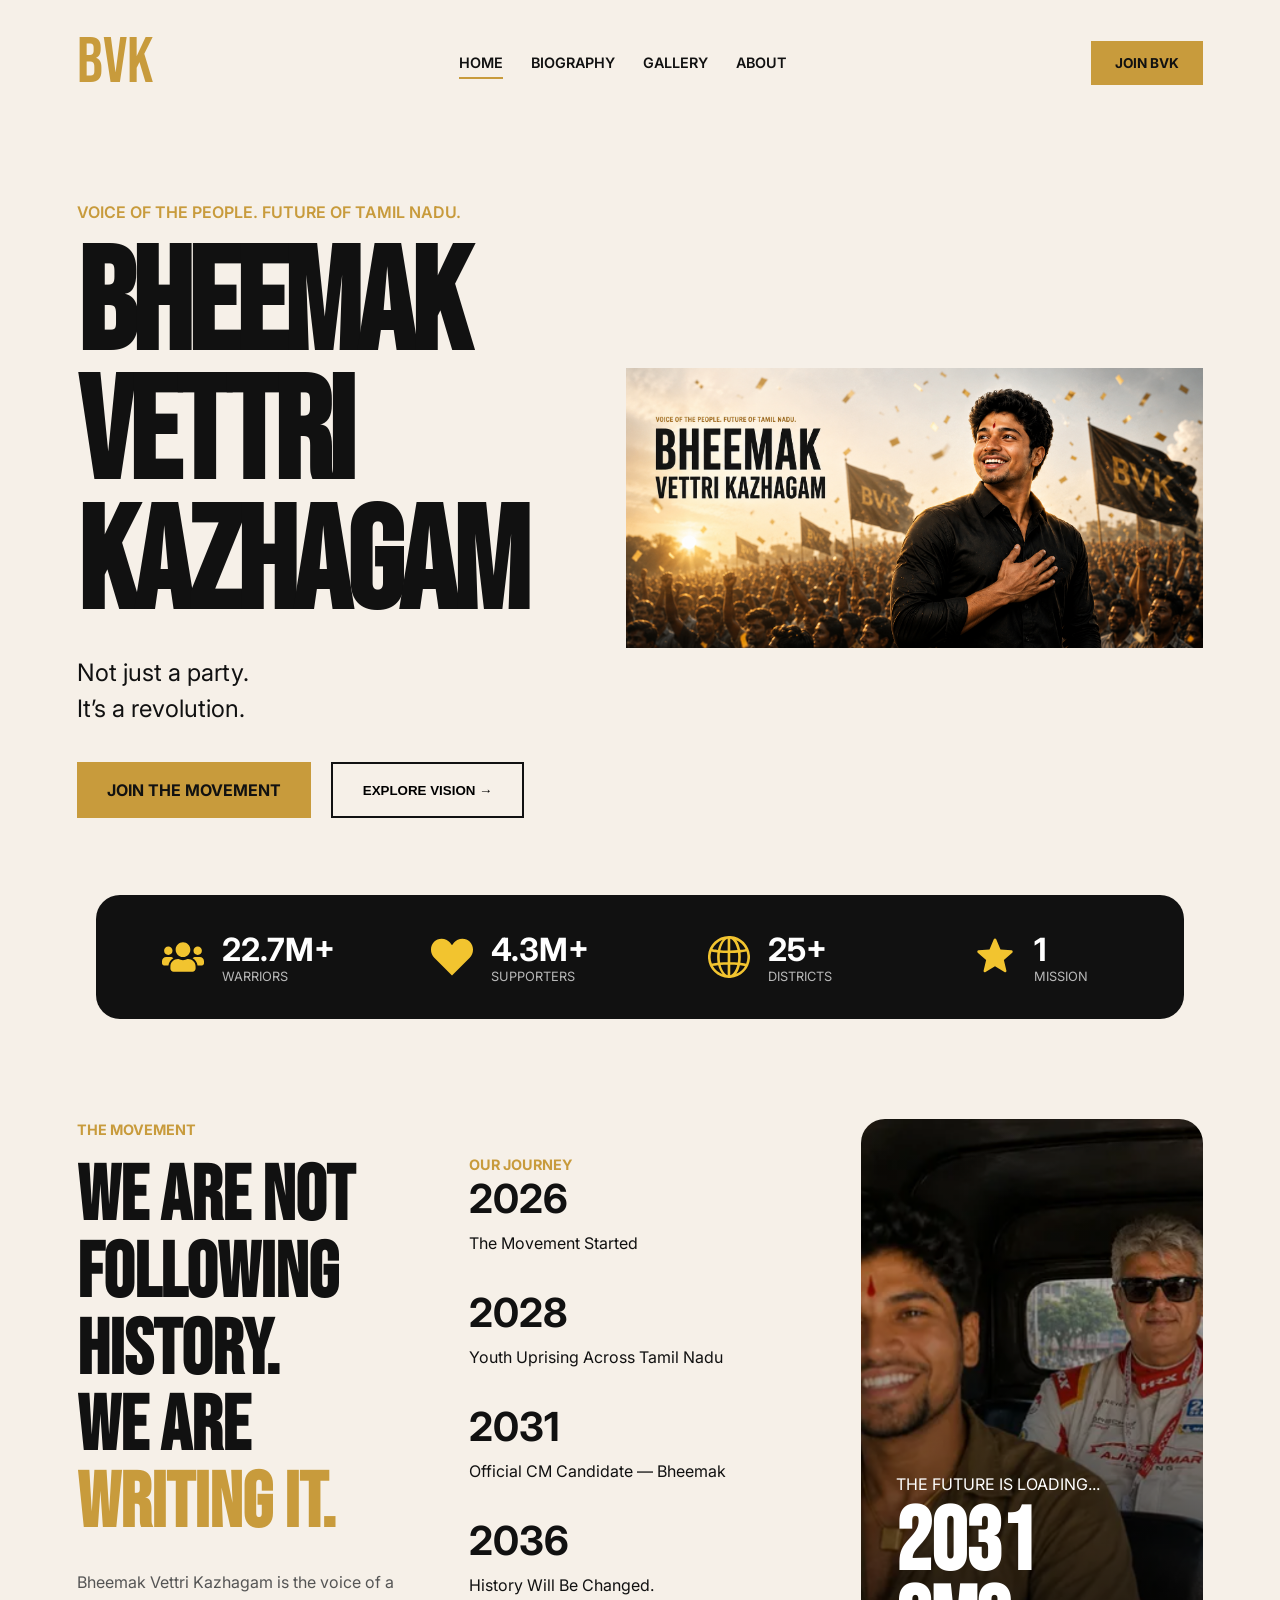
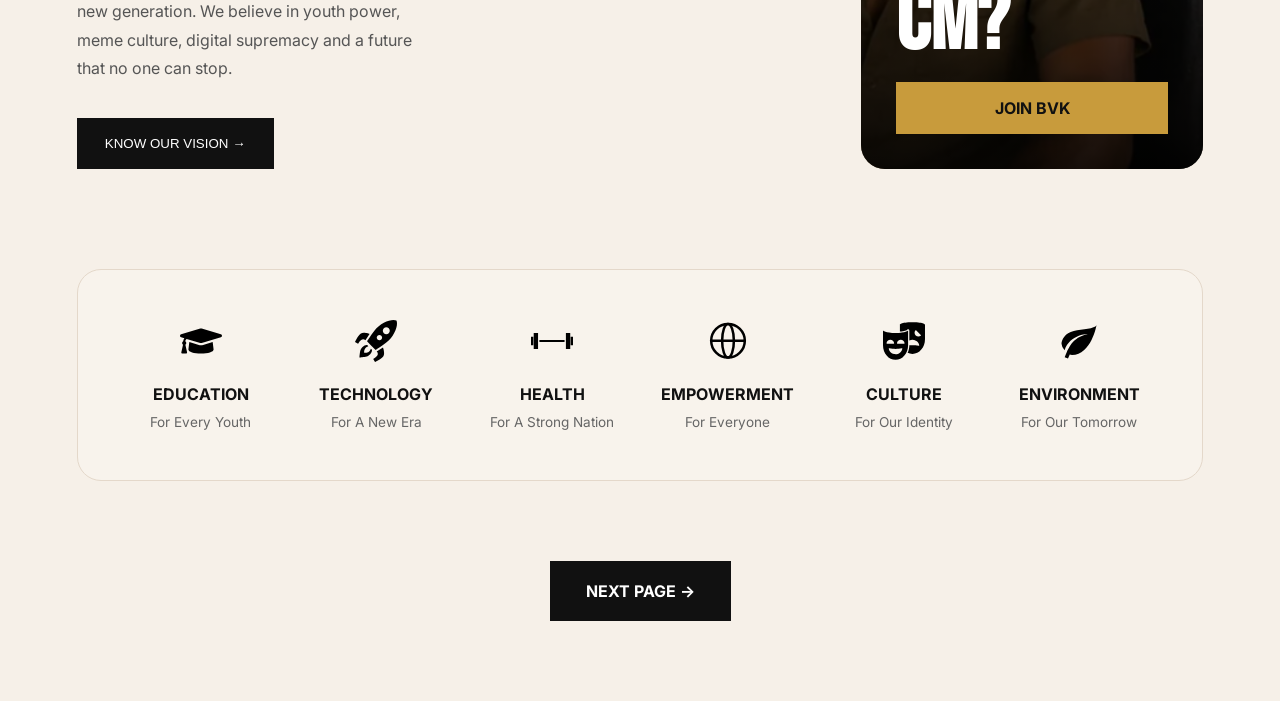
==== index.html @ 9dc0dda9 "Add files via upload" ====
<!-- =========================
FILE: index.html
========================= -->

<!DOCTYPE html>
<html lang="en">

<head>

  <meta charset="UTF-8" />
  <meta name="viewport" content="width=device-width, initial-scale=1.0"/>

  <title>BVK - Bheemak Vettri Kazhagam</title>

  <!-- GOOGLE FONTS -->
  <link rel="preconnect" href="https://fonts.googleapis.com">
  <link rel="preconnect" href="https://fonts.gstatic.com" crossorigin>

  <link href="https://fonts.googleapis.com/css2?family=Bebas+Neue&family=Inter:wght@300;400;500;600;700&display=swap" rel="stylesheet">

  <!-- CSS -->
  <link rel="stylesheet" href="home.css">

</head>

<body>



  <!-- ================= NAVBAR ================= -->

  <header class="navbar">

    <div class="logo">
      BVK
    </div>


    <nav class="nav-links">

      <a href="index.html" class="active">HOME</a>

      <a href="biography.html">BIOGRAPHY</a>

      <a href="gallery.html">GALLERY</a>

      <a href="about.html">ABOUT</a>

    </nav>


    <a href="join.html" class="join-btn">
      JOIN BVK
    </a>

  </header>





  <!-- ================= HERO ================= -->

  <section class="hero">


    <!-- LEFT -->

    <div class="hero-left">

      <span class="mini-text">
        VOICE OF THE PEOPLE. FUTURE OF TAMIL NADU.
      </span>


      <h1>
        BHEEMAK <br>
        VETTRI KAZHAGAM
      </h1>


      <p>
        Not just a party. <br>
        It’s a revolution.
      </p>


      <div class="hero-buttons">

        <a href="join.html" class="primary-btn">
          JOIN THE MOVEMENT
        </a>


        <button class="secondary-btn">
          EXPLORE VISION →
        </button>

      </div>

    </div>





    <!-- RIGHT -->

    <div class="hero-right">

      <img src="Assets/Images/bvkbanner hollowboat.png" alt="BVK Banner">

    </div>

  </section>





  <!-- ================= STATS CARD ================= -->

  <section class="stats-card">



    <div class="stat-item">

      <img src="Assets/Svg/users.svg">

      <div>

        <h2>22.7M+</h2>

        <p>WARRIORS</p>

      </div>

    </div>



    <div class="divider"></div>



    <div class="stat-item">

      <img src="Assets/Svg/heart.svg">

      <div>

        <h2>4.3M+</h2>

        <p>SUPPORTERS</p>

      </div>

    </div>



    <div class="divider"></div>



    <div class="stat-item">

      <img src="Assets/Svg/globe2.svg">

      <div>

        <h2>25+</h2>

        <p>DISTRICTS</p>

      </div>

    </div>



    <div class="divider"></div>



    <div class="stat-item">

      <img src="Assets/Svg/star.svg">

      <div>

        <h2>1</h2>

        <p>MISSION</p>

      </div>

    </div>


  </section>






  <!-- ================= MOVEMENT SECTION ================= -->

  <section class="movement-section">



    <!-- LEFT -->

    <div class="movement-left">

      <span class="section-tag">
        THE MOVEMENT
      </span>


      <h2>
        WE ARE NOT FOLLOWING HISTORY. <br>
        WE ARE <span>WRITING IT.</span>
      </h2>


      <p>
        Bheemak Vettri Kazhagam is the voice of a new generation.
        We believe in youth power, meme culture, digital supremacy
        and a future that no one can stop.
      </p>


      <button class="black-btn">
        KNOW OUR VISION →
      </button>

    </div>





    <!-- CENTER -->

    <div class="timeline">

      <span class="section-tag">
        OUR JOURNEY
      </span>


      <div class="timeline-item">

        <h3>2026</h3>

        <p>The Movement Started</p>

      </div>


      <div class="timeline-item">

        <h3>2028</h3>

        <p>Youth Uprising Across Tamil Nadu</p>

      </div>


      <div class="timeline-item">

        <h3>2031</h3>

        <p>Official CM Candidate — Bheemak</p>

      </div>


      <div class="timeline-item">

        <h3>2036</h3>

        <p>History Will Be Changed.</p>

      </div>

    </div>





    <!-- RIGHT -->

    <div class="future-card">


      <img id="slideshow" src="Assets/Images/image1.png">


      <div class="future-overlay">

        <span>
          THE FUTURE IS LOADING...
        </span>


        <h2>
          2031 <br>
          CM?
        </h2>


        <a href="join.html" class="future-btn">
          JOIN BVK
        </a>

      </div>

    </div>

  </section>






  <!-- ================= PILLARS ================= -->

  <section class="pillars">



    <div class="pillar">

      <img src="Assets/Svg/graduationcap.svg">

      <h3>EDUCATION</h3>

      <p>For Every Youth</p>

    </div>




    <div class="pillar">

      <img src="Assets/Svg/rocket.svg">

      <h3>TECHNOLOGY</h3>

      <p>For A New Era</p>

    </div>




    <div class="pillar">

      <img src="Assets/Svg/dumbbell.svg">

      <h3>HEALTH</h3>

      <p>For A Strong Nation</p>

    </div>




    <div class="pillar">

      <img src="Assets/Svg/globe.svg">

      <h3>EMPOWERMENT</h3>

      <p>For Everyone</p>

    </div>




    <div class="pillar">

      <img src="Assets/Svg/theater.svg">

      <h3>CULTURE</h3>

      <p>For Our Identity</p>

    </div>




    <div class="pillar">

      <img src="Assets/Svg/leaf.svg">

      <h3>ENVIRONMENT</h3>

      <p>For Our Tomorrow</p>

    </div>


  </section>





  <!-- ================= NEXT PAGE ================= -->

  <section class="next-page">

    <a href="biography.html">
      NEXT PAGE →
    </a>

  </section>





  <!-- JS -->
  <script src="home.js"></script>

</body>

</html>
---- home.css ----
/* =========================
FILE: home.css
========================= */

*{
  margin:0;
  padding:0;
  box-sizing:border-box;
}

body{
  background:#f6f0e8;
  font-family:'Inter',sans-serif;
  color:#111;
  overflow-x:hidden;
}

:root{
  --gold:#c89b3c;
}



/* ================= NAVBAR ================= */

.navbar{

  width:100%;

  padding:24px 6vw;

  display:flex;
  justify-content:space-between;
  align-items:center;

  flex-wrap:wrap;
  gap:20px;

}

.logo{

  font-family:'Bebas Neue';
  font-size:4rem;

  color:var(--gold);

}

.nav-links{

  display:flex;
  gap:28px;

  flex-wrap:wrap;
  justify-content:center;

}

.nav-links a{

  text-decoration:none;
  color:#111;

  font-size:0.9rem;
  font-weight:600;

  position:relative;

}

.nav-links a.active::after{

  content:'';

  position:absolute;

  left:0;
  bottom:-8px;

  width:100%;
  height:2px;

  background:var(--gold);

}

.join-btn{

  text-decoration:none;

  background:var(--gold);
  color:#111;

  padding:14px 24px;

  font-size:0.85rem;
  font-weight:700;

}





/* ================= HERO ================= */

.hero{

  width:100%;

  min-height:90vh;

  padding:0 6vw 40px;

  display:flex;
  justify-content:space-between;
  align-items:center;

  gap:50px;

}

.hero-left{

  width:45%;

}

.mini-text{

  color:var(--gold);

  font-size:1rem;
  font-weight:600;

}

.hero-left h1{

  font-family:'Bebas Neue';

  font-size:9rem;
  line-height:0.9;

  letter-spacing:-4px;

  margin-top:20px;

}

.hero-left p{

  margin-top:25px;

  font-size:1.5rem;
  line-height:1.5;

}

.hero-buttons{

  display:flex;
  gap:20px;

  margin-top:35px;

  flex-wrap:wrap;

}

.primary-btn{

  text-decoration:none;

  background:var(--gold);
  color:#111;

  padding:18px 30px;

  font-weight:700;

}

.secondary-btn{

  background:transparent;

  border:2px solid #111;

  padding:18px 30px;

  font-weight:700;

  cursor:pointer;

}

.hero-right{

  width:52%;

}

.hero-right img{

  width:100%;
  height:auto;

  object-fit:cover;

}





/* ================= STATS ================= */

.stats-card{

  width:85%;

  margin:auto;
  margin-top:-40px;

  background:#111;
  color:white;

  border-radius:24px;

  padding:35px;

  display:grid;
  grid-template-columns:repeat(4,1fr);

  gap:25px;

  position:relative;
  z-index:10;

}

.stat-item{

  display:flex;
  align-items:center;
  justify-content:center;

  gap:18px;

}

.stat-item img{

  width:42px;

  filter:brightness(0) saturate(100%) invert(71%) sepia(43%) saturate(673%) hue-rotate(5deg);

}

.stat-item h2{

  font-size:2rem;

}

.stat-item p{

  font-size:0.8rem;
  opacity:0.7;

}

.divider{
  display:none;
}





/* ================= MOVEMENT ================= */

.movement-section{

  padding:100px 6vw;

  display:grid;
  grid-template-columns:1fr 1fr 1fr;

  gap:50px;

}

.section-tag{

  color:var(--gold);

  font-size:0.9rem;
  font-weight:700;

}

.movement-left h2{

  font-family:'Bebas Neue';

  font-size:4.8rem;
  line-height:1;

  margin-top:20px;

}

.movement-left h2 span{
  color:var(--gold);
}

.movement-left p{

  margin-top:25px;

  line-height:1.8;
  color:#555;

}

.black-btn{

  margin-top:35px;

  background:#111;
  color:white;

  border:none;

  padding:18px 28px;

  cursor:pointer;

}





/* ================= TIMELINE ================= */

.timeline{

  padding-top:35px;

}

.timeline-item{

  margin-bottom:35px;

}

.timeline-item h3{

  font-size:2.5rem;
  margin-bottom:10px;

}





/* ================= FUTURE CARD ================= */

.future-card{

  position:relative;

  overflow:hidden;

  border-radius:24px;

  min-height:500px;

}

.future-card img{

  width:100%;
  height:100%;

  object-fit:cover;

  transition:opacity 0.5s ease;

}

.future-overlay{

  position:absolute;
  inset:0;

  background:linear-gradient(to top, rgba(0,0,0,0.88), transparent);

  padding:35px;

  display:flex;
  flex-direction:column;
  justify-content:flex-end;

  color:white;

}

.future-overlay h2{

  font-family:'Bebas Neue';

  font-size:5.5rem;
  line-height:0.9;

  margin-top:10px;

}

.future-btn{

  text-decoration:none;

  margin-top:20px;

  background:var(--gold);
  color:#111;

  padding:16px;

  text-align:center;

  font-weight:700;

}





/* ================= PILLARS ================= */

.pillars{

  margin:0 6vw 80px;

  background:#f8f3ec;

  border:1px solid #e4d8ca;
  border-radius:24px;

  padding:50px;

  display:grid;
  grid-template-columns:repeat(6,1fr);

  gap:30px;

}

.pillar{

  text-align:center;

}

.pillar img{

  width:42px;

  margin-bottom:18px;

}

.pillar h3{

  font-size:1rem;

  margin-bottom:10px;

}

.pillar p{

  font-size:0.85rem;
  color:#666;

}





/* ================= NEXT PAGE ================= */

.next-page{

  width:100%;

  display:flex;
  justify-content:center;

  padding-bottom:80px;

}

.next-page a{

  text-decoration:none;

  background:#111;
  color:white;

  padding:20px 36px;

  font-weight:700;

}





/* ================= TABLET ================= */

@media(max-width:1100px){

  .hero{

    flex-direction:column;

    padding-top:40px;

  }

  .hero-left{

    width:100%;

  }

  .hero-right{

    width:100%;

  }

  .hero-left h1{

    font-size:7rem;

  }

  .movement-section{

    grid-template-columns:1fr;

  }

  .pillars{

    grid-template-columns:repeat(3,1fr);

  }

}





/* ================= PHONE ================= */

@media(max-width:768px){

  .navbar{

    flex-direction:column;
    gap:20px;

  }

  .nav-links{

    gap:20px;

  }

  .hero{

    min-height:auto;

    padding-top:20px;

  }

  .hero-left h1{

    font-size:4.8rem;

    letter-spacing:-1px;

  }

  .hero-left{

    width:100%;

  }

  .hero-right{

    width:100%;

  }

  .hero-left p{

    font-size:1.2rem;

  }

  .stats-card{

    grid-template-columns:1fr 1fr;

    width:92%;

    padding:25px;

  }

  .movement-left h2{

    font-size:3.8rem;

  }

  .future-card{

    min-height:420px;

  }

  .future-overlay h2{

    font-size:4rem;

  }

  .pillars{

    grid-template-columns:1fr 1fr;

    padding:30px;

  }

}





/* ================= SMALL PHONE ================= */

@media(max-width:500px){

  .logo{

    font-size:3rem;

  }

  .hero-left h1{

    font-size:3.8rem;

  }

  .hero-buttons{

    flex-direction:column;

  }

  .primary-btn,
  .secondary-btn{

    width:100%;
    text-align:center;

  }

  .stats-card{

    grid-template-columns:1fr;

  }

  .pillars{

    grid-template-columns:1fr;

  }

  .movement-left h2{

    font-size:3rem;

  }

  .future-overlay h2{

    font-size:3.2rem;

  }

}
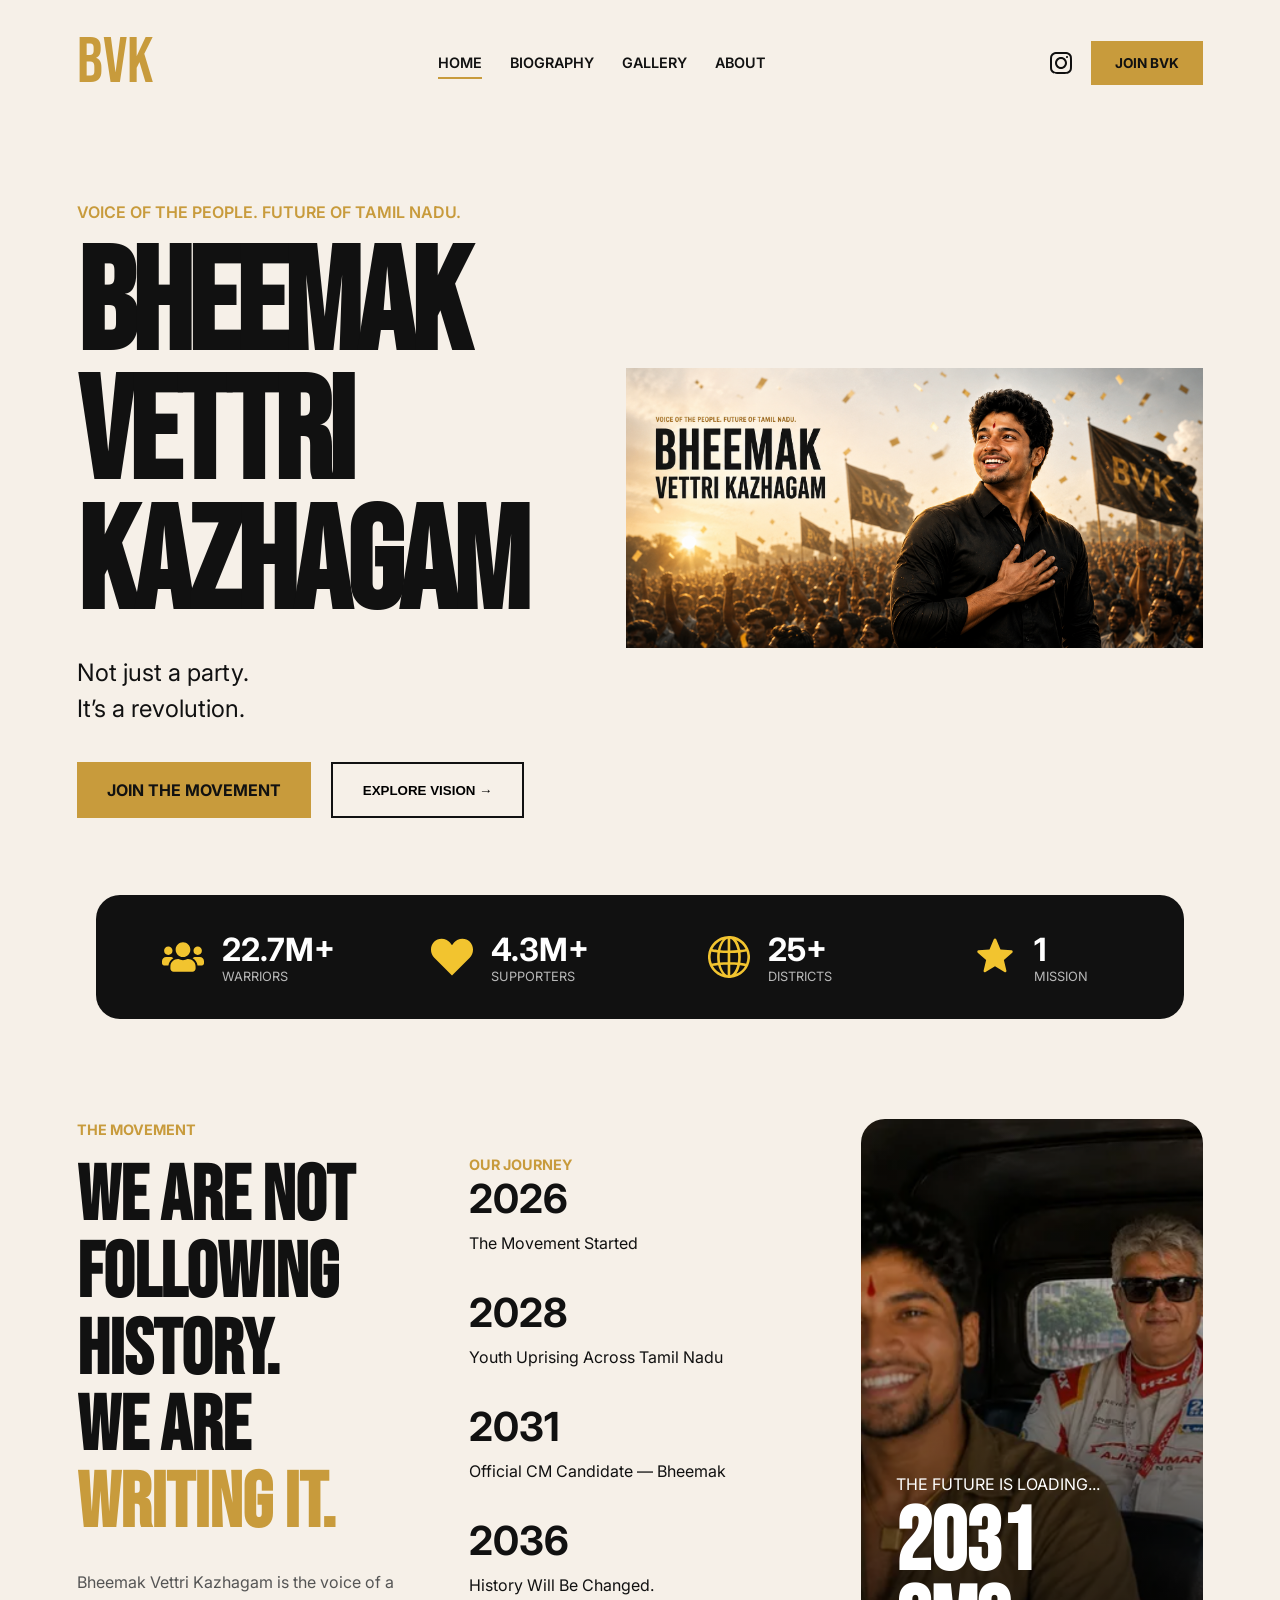
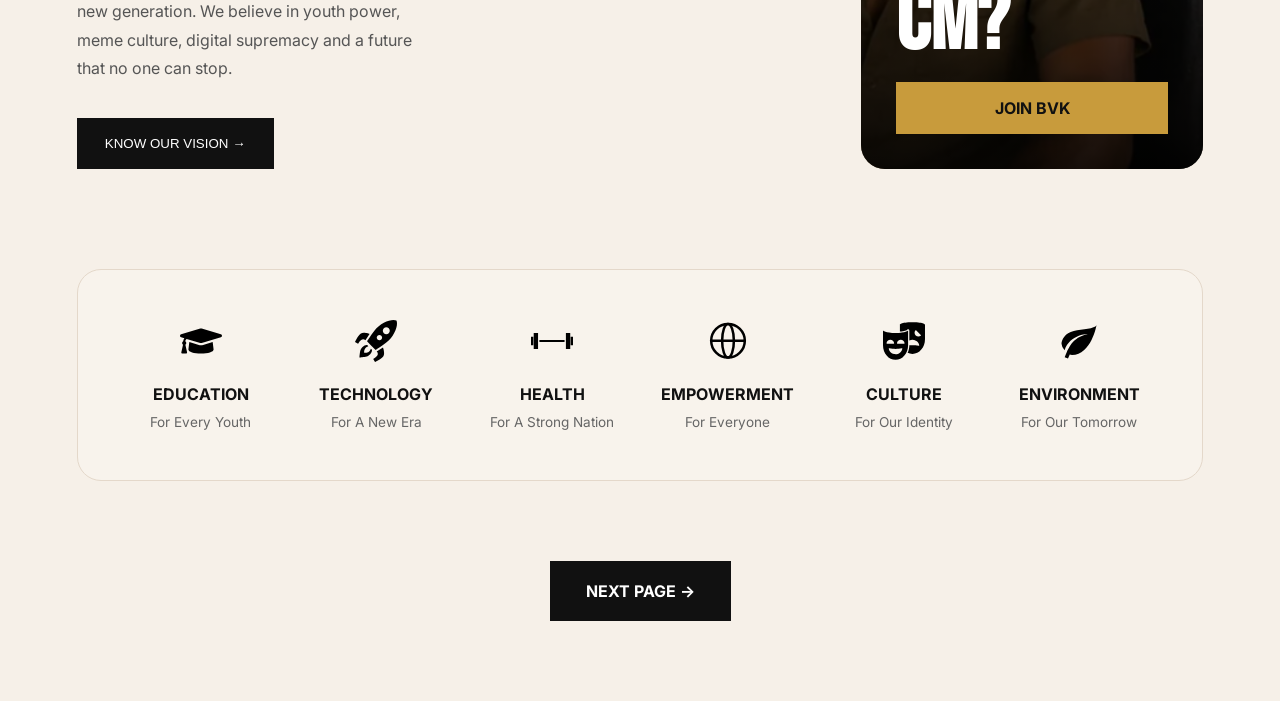
==== commit c1c21265: "Add files via upload" ====
--- a/index.html
+++ b/index.html
@@ -49,9 +49,37 @@
     </nav>
 
 
-    <a href="join.html" class="join-btn">
-      JOIN BVK
-    </a>
+
+
+    <!-- RIGHT -->
+
+    <div class="nav-right">
+
+
+      <!-- INSTAGRAM -->
+
+      <a 
+        href="https://instagram.com/bheemak_vettri_kazhagam/" 
+        target="_blank"
+        class="instagram-link"
+      >
+
+        <img 
+          src="Assets/Svg/instagram.svg" 
+          alt="Instagram"
+        >
+
+      </a>
+
+
+
+      <!-- JOIN -->
+
+      <a href="join.html" class="join-btn">
+        JOIN BVK
+      </a>
+
+    </div>
 
   </header>
 
--- a/home.css
+++ b/home.css
@@ -85,6 +85,51 @@
 
 }
 
+
+
+/* ================= NAV RIGHT ================= */
+
+.nav-right{
+
+  display:flex;
+  align-items:center;
+
+  gap:18px;
+
+}
+
+
+
+/* ================= INSTAGRAM ================= */
+
+.instagram-link{
+
+  display:flex;
+  align-items:center;
+  justify-content:center;
+
+}
+
+.instagram-link img{
+
+  width:24px;
+  height:24px;
+
+  transition:0.3s;
+
+}
+
+.instagram-link:hover img{
+
+  transform:scale(1.12);
+  opacity:0.7;
+
+}
+
+
+
+/* ================= JOIN BUTTON ================= */
+
 .join-btn{
 
   text-decoration:none;
